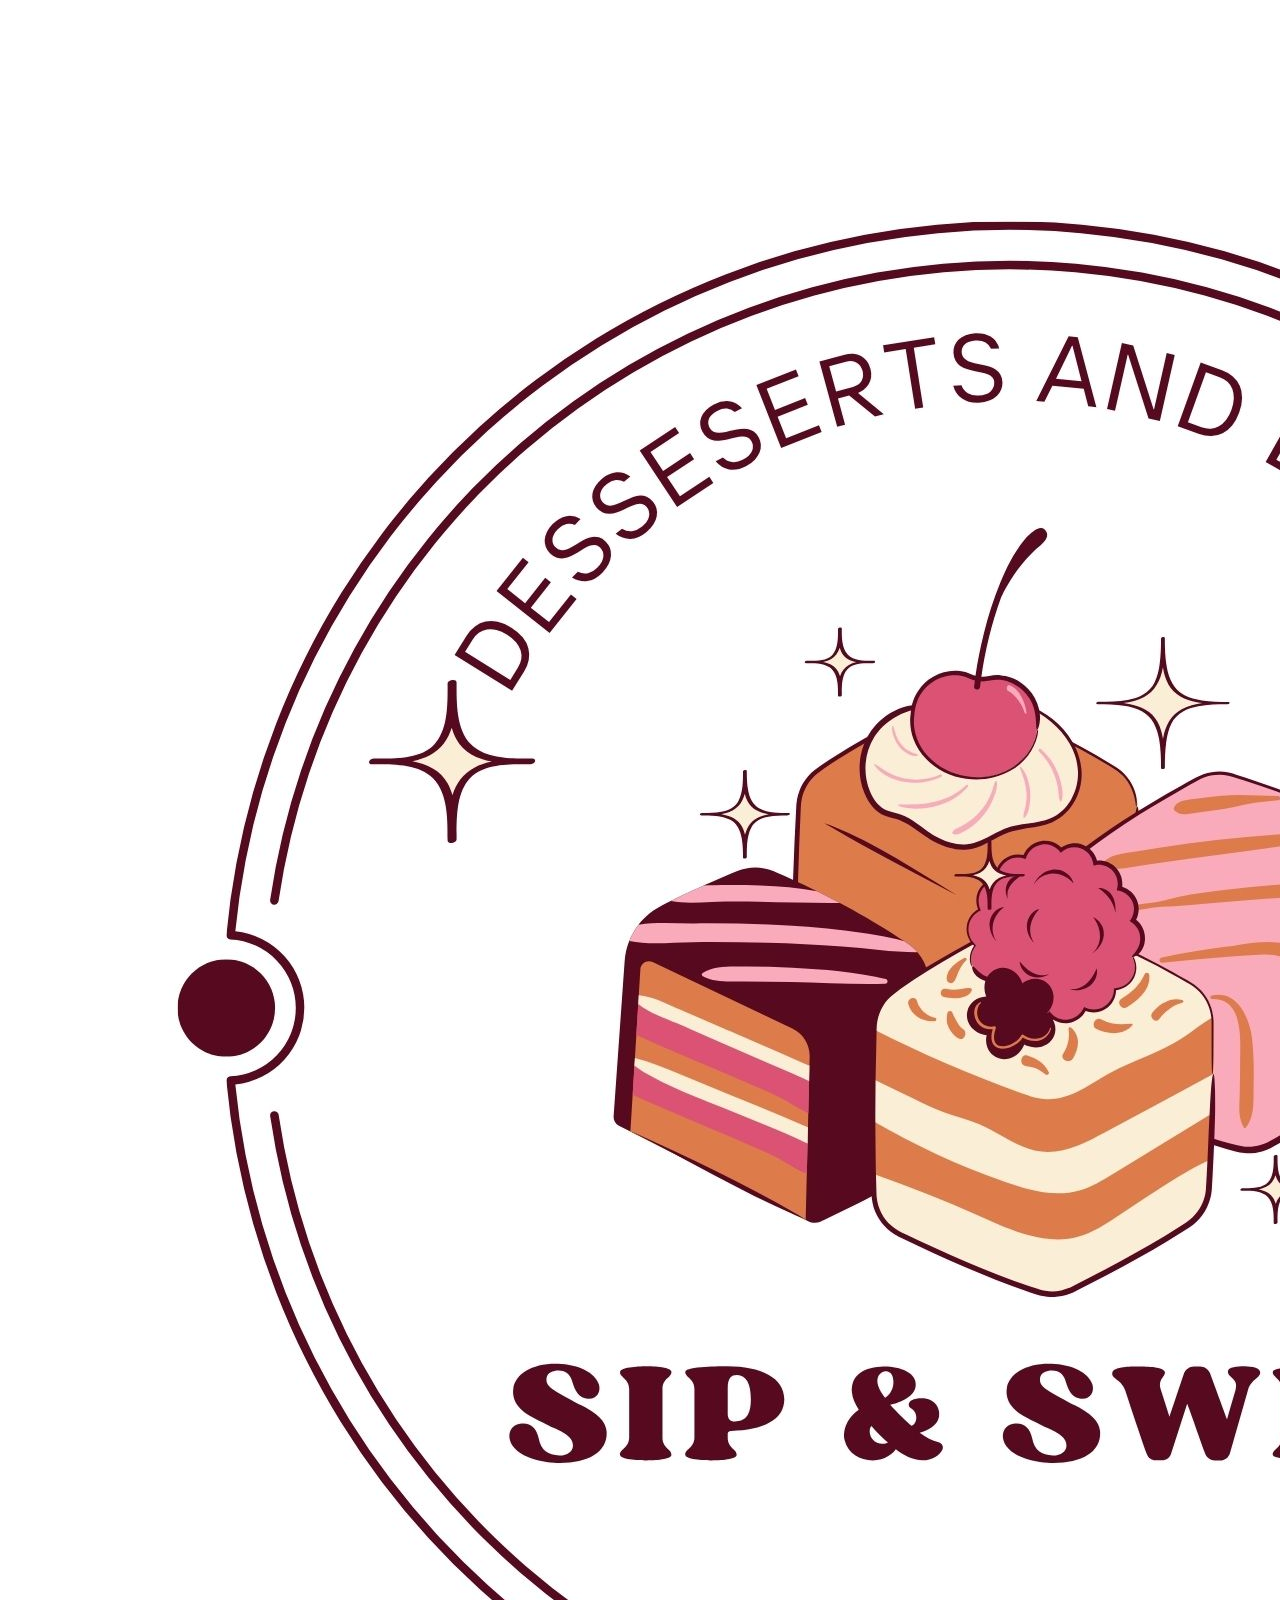
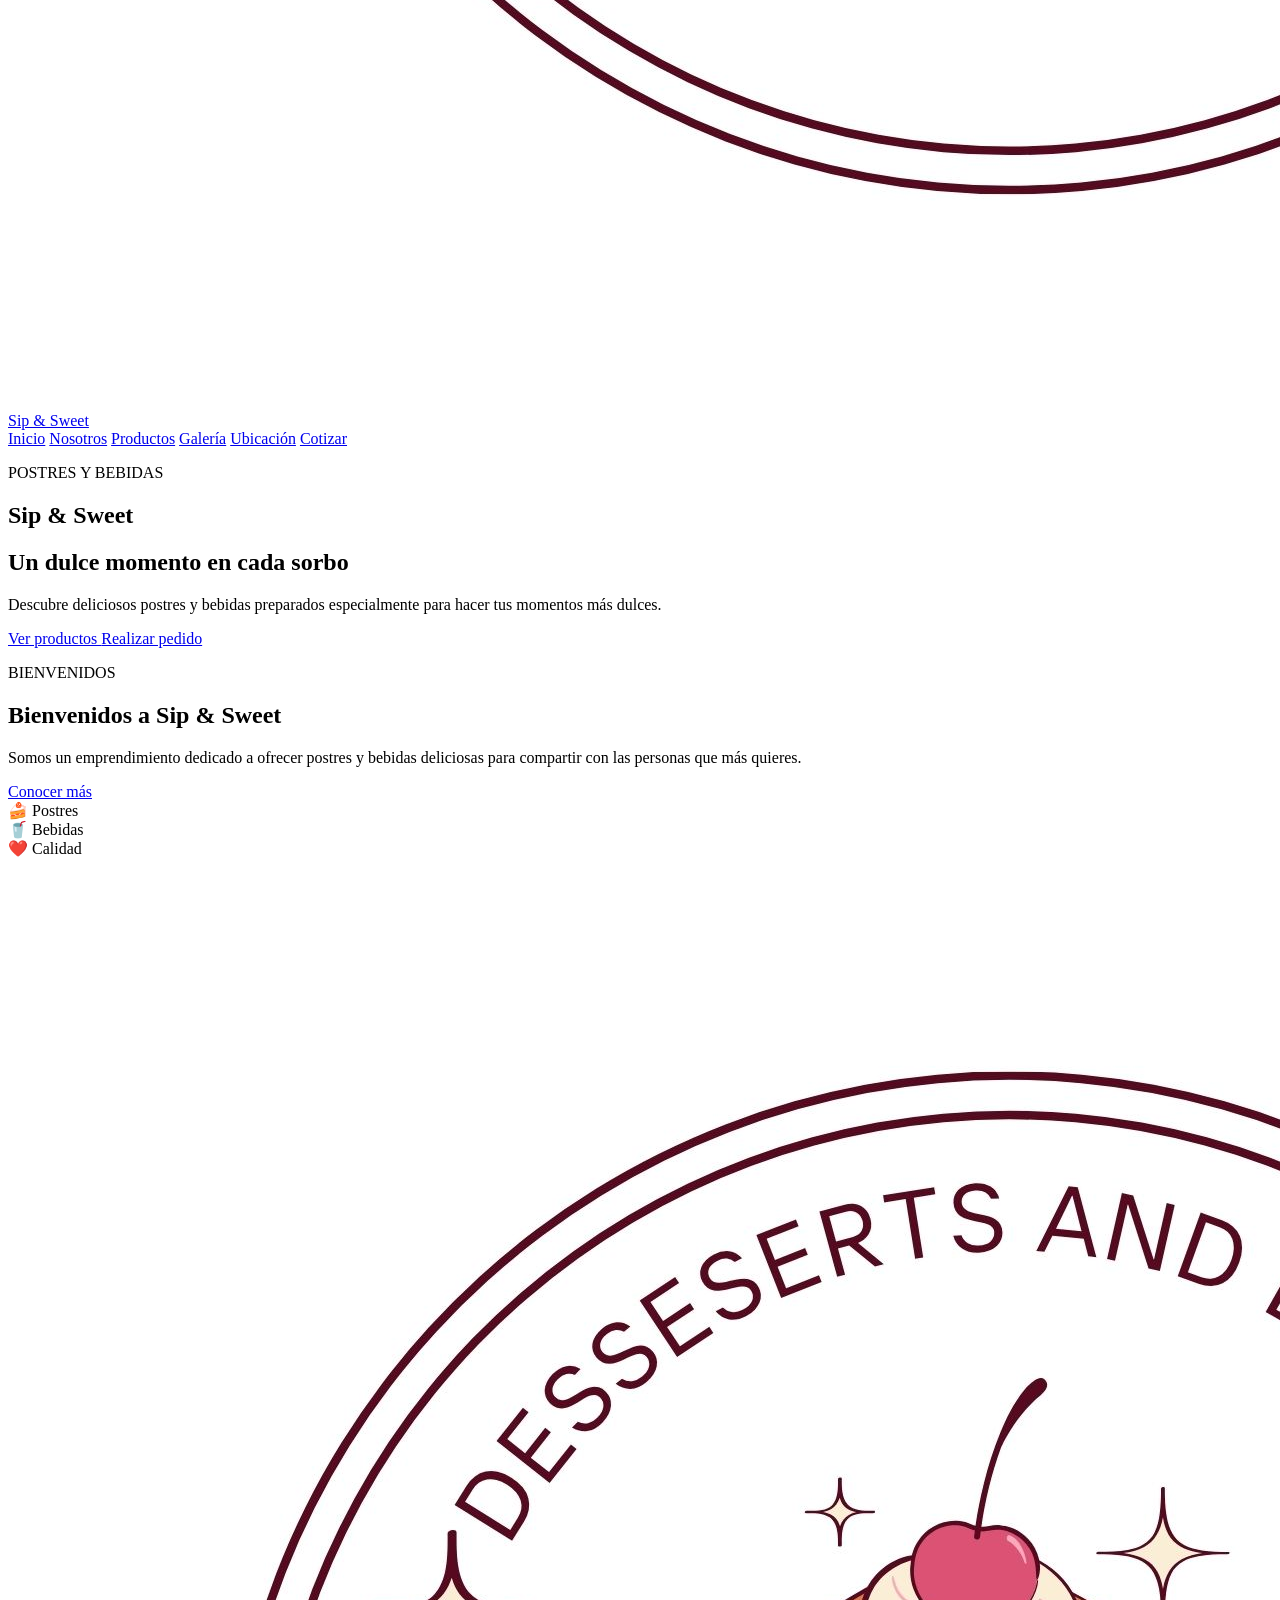
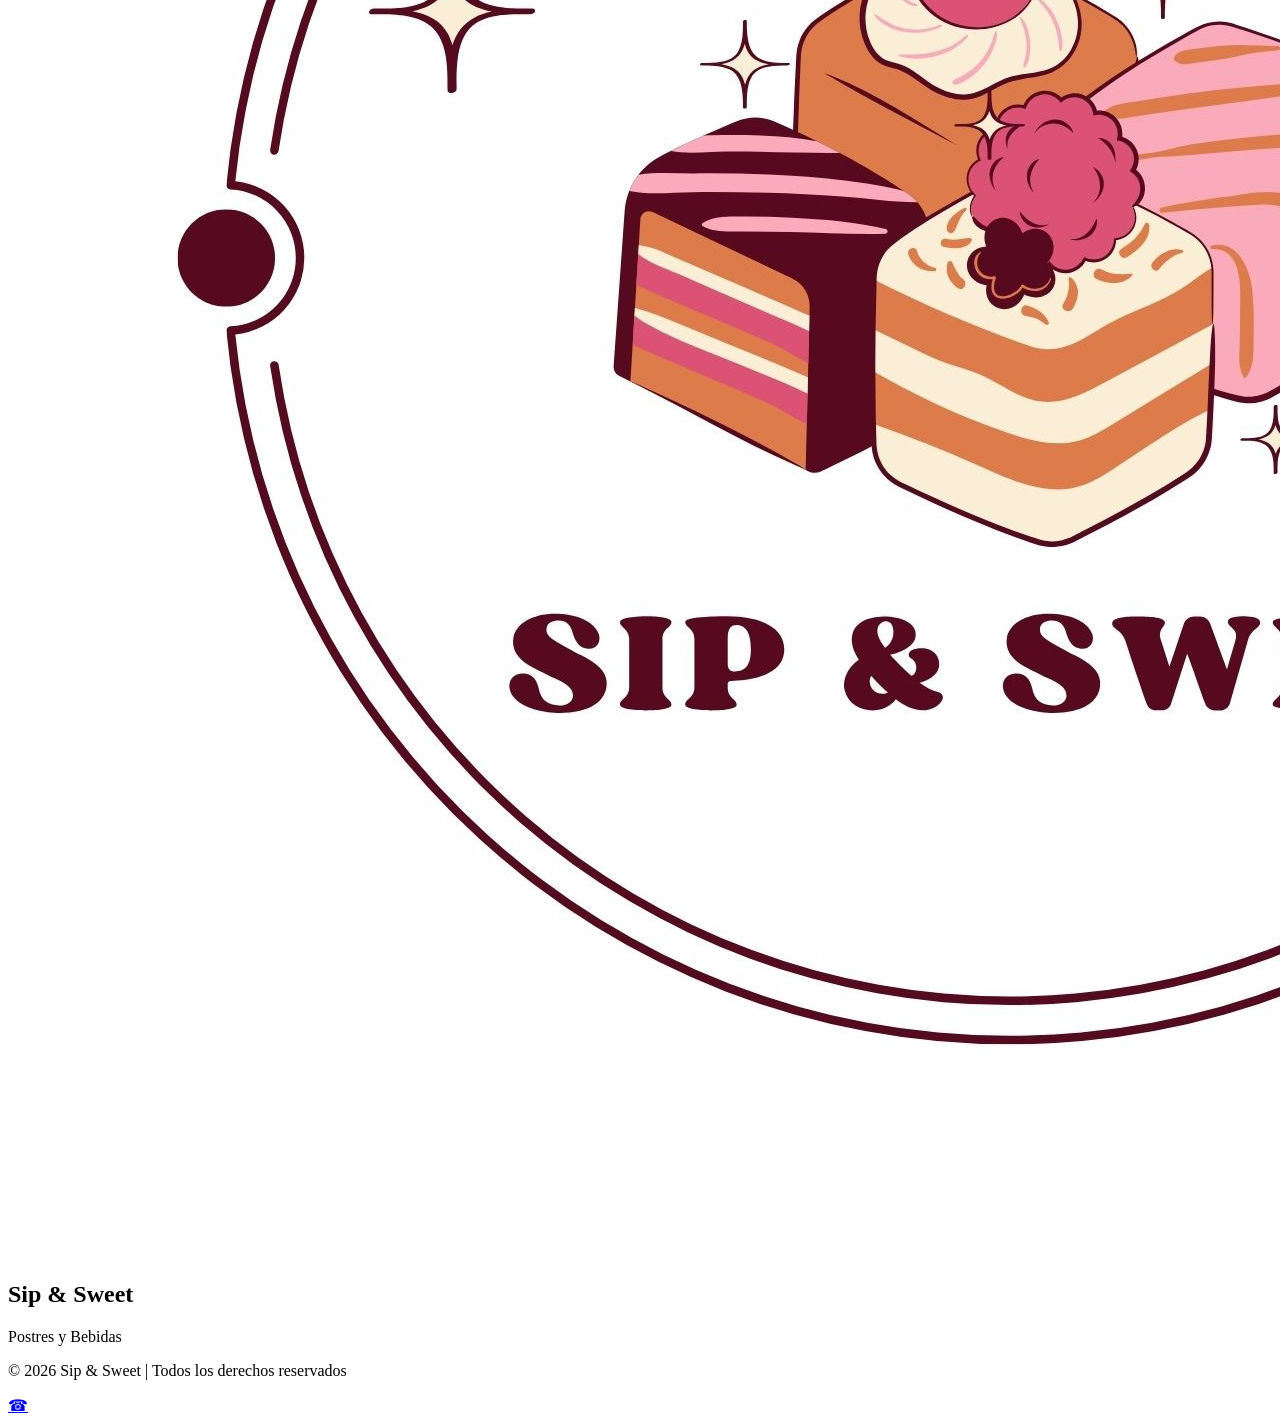
==== index.html @ d172256a "Trabajo" ====
<!DOCTYPE html>
<html lang="es">
<head>
    <meta charset="UTF-8">
    <meta name="viewport" content="width=device-width, initial-scale=1.0">
    <title>Sip & Sweet | Inicio</title>
    <link rel="stylesheet" href="style.css">
</head>

<body>
    <header class="header">
        <a href="index.html" class="logo-area">
            <img src="SIP & SWEET.jpg.jpeg" alt="Logo Sip & Sweet">
            <span>Sip & Sweet</span>
        </a>

        <nav class="menu">
            <a href="Inicio.html" class="activo">Inicio</a>
            <a href="nosotros.html">Nosotros</a>
            <a href="productos.html">Productos</a>
            <a href="galeria.html">Galería</a>
            <a href="ubicacion.html">Ubicación</a>
            <a href="cotizar.html">Cotizar</a>
        </nav>
    </header>

    <main>
        <section class="hero">
            <div class="hero-contenido">
                <p class="etiqueta">
                    POSTRES Y BEBIDAS
                </p>

                <h1>
                    Sip & Sweet
                </h1>

                <h2>
                    Un dulce momento en cada sorbo
                </h2>

                <p>
                    Descubre deliciosos postres y bebidas preparados
                    especialmente para hacer tus momentos más dulces.
                </p>

                <div class="botones">
                    <a href="productos.html" class="btn">
                        Ver productos
                    </a>
                    <a href="cotizar.html" class="btn btn-secundario">
                        Realizar pedido
                    </a>
                </div>
            </div>
        </section>

        <section class="bienvenida">
            <div>
                <p class="etiqueta">
                    BIENVENIDOS
                </p>
                <h2>
                    Bienvenidos a Sip & Sweet
                </h2>
                <p>
                    Somos un emprendimiento dedicado a ofrecer
                    postres y bebidas deliciosas para compartir
                    con las personas que más quieres.
                </p>
                <a href="nosotros.html" class="btn">
                    Conocer más
                </a>
            </div>

            <div class="bienvenida-iconos">
                <div>
                    🍰
                    <span>Postres</span>
                </div>

                <div>
                    🥤
                    <span>Bebidas</span>
                </div>

                <div>
                    ❤️
                    <span>Calidad</span>
                </div>

            </div>
        </section>
    </main>

    <footer>
        <div class="footer-logo">
            <img src="SIP & SWEET.jpg.jpeg" alt="Logo Sip & Sweet">
            <h2>
                Sip & Sweet
            </h2>
        </div>

        <p>
            Postres y Bebidas
        </p>

        <p>
            © 2026 Sip & Sweet | Todos los derechos reservados
        </p>

    </footer>

    <a href="https://wa.me/50239715109?text=Hola%20Sip%20%26%20Sweet%2C%20quiero%20información."
    target="_blank"
    class="whatsapp" aria-label="WhatsApp">
        ☎
    </a>

</body>
</html>
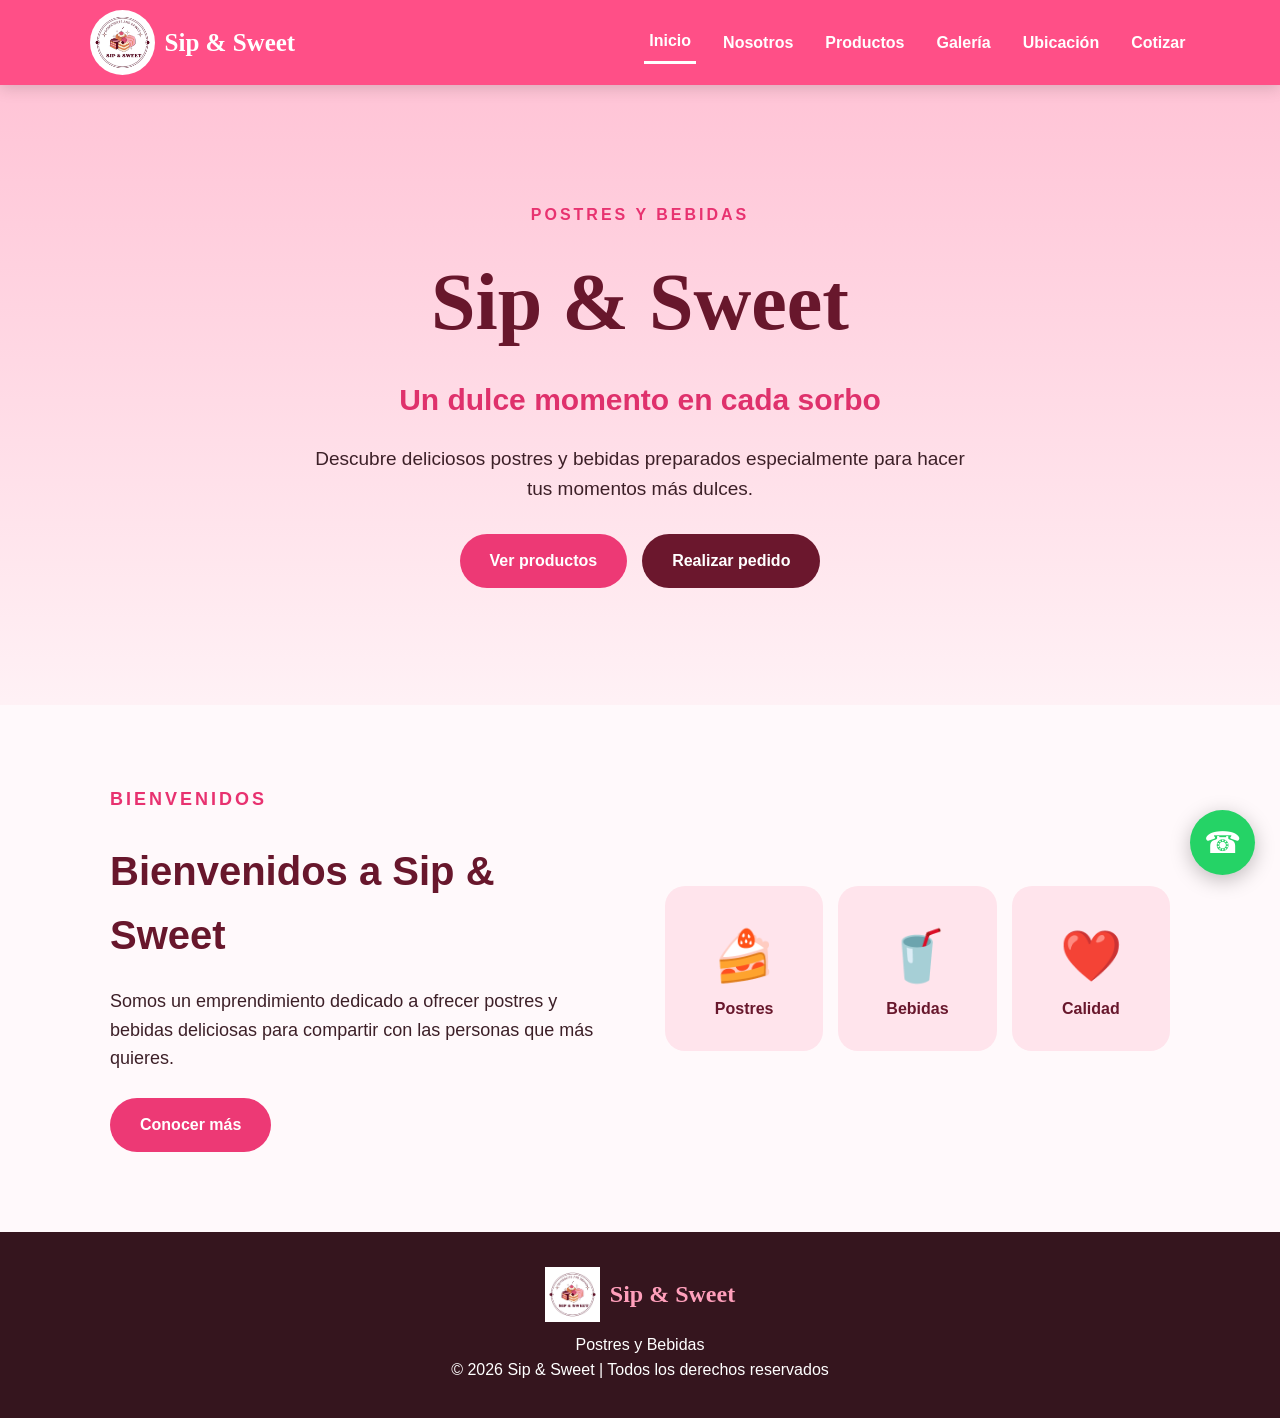
==== commit 653c6815: "Fix stylesheet link case sensitivity style" ====
--- a/index.html
+++ b/index.html
@@ -4,7 +4,7 @@
     <meta charset="UTF-8">
     <meta name="viewport" content="width=device-width, initial-scale=1.0">
     <title>Sip & Sweet | Inicio</title>
-    <link rel="stylesheet" href="style.css">
+    <link rel="stylesheet" href="Style.css">
 </head>
 
 <body>
@@ -118,4 +118,4 @@
     </a>
 
 </body>
-</html>+</html>
--- a/Style.css
+++ b/Style.css
@@ -0,0 +1,1147 @@
+/* ========================================
+   CONFIGURACIÓN GENERAL
+======================================== */
+
+* {
+    margin: 0;
+    padding: 0;
+    box-sizing: border-box;
+}
+
+
+html {
+    scroll-behavior: smooth;
+}
+
+
+body {
+    font-family: Arial, Helvetica, sans-serif;
+
+    background: #fff9fb;
+
+    color: #3d2028;
+
+    line-height: 1.6;
+}
+
+
+a {
+    text-decoration: none;
+}
+
+
+
+/* ========================================
+   HEADER
+======================================== */
+
+.header {
+
+    width: 100%;
+
+    min-height: 85px;
+
+    background: #ff4f87;
+
+    display: flex;
+
+    align-items: center;
+
+    justify-content: space-between;
+
+    padding: 10px 7%;
+
+    position: sticky;
+
+    top: 0;
+
+    z-index: 1000;
+
+    box-shadow: 0 3px 15px rgba(0, 0, 0, .15);
+}
+
+
+
+/* LOGO */
+
+.logo-area {
+
+    display: flex;
+
+    align-items: center;
+
+    gap: 10px;
+
+    color: white;
+
+    font-size: 25px;
+
+    font-weight: bold;
+
+    font-family: cursive;
+}
+
+
+.logo-area img {
+
+    width: 65px;
+
+    height: 65px;
+
+    object-fit: contain;
+
+    border-radius: 50%;
+}
+
+
+
+/* ========================================
+   MENÚ
+======================================== */
+
+.menu {
+
+    display: flex;
+
+    align-items: center;
+
+    justify-content: center;
+
+    gap: 22px;
+
+    flex-wrap: wrap;
+}
+
+
+.menu a {
+
+    color: white;
+
+    font-weight: bold;
+
+    transition: .3s;
+
+    padding: 7px 5px;
+}
+
+
+.menu a:hover {
+
+    color: #ffe1eb;
+
+    transform: translateY(-2px);
+}
+
+
+.menu a.activo {
+
+    border-bottom: 3px solid white;
+
+}
+
+
+
+/* ========================================
+   INICIO
+======================================== */
+
+.hero {
+
+    min-height: 620px;
+
+    display: flex;
+
+    align-items: center;
+
+    justify-content: center;
+
+    text-align: center;
+
+    padding: 60px 20px;
+
+    background:
+
+        linear-gradient(rgba(255, 190, 210, .90),
+            rgba(255, 241, 245, .96));
+}
+
+
+.hero-contenido {
+
+    max-width: 850px;
+}
+
+
+.etiqueta {
+
+    color: #e83270;
+
+    font-weight: bold;
+
+    letter-spacing: 3px;
+
+    margin-bottom: 10px;
+}
+
+
+.hero h1 {
+
+    font-family: cursive;
+
+    font-size: 80px;
+
+    color: #68172c;
+
+    margin-bottom: 10px;
+}
+
+
+.hero h2 {
+
+    color: #df316c;
+
+    font-size: 30px;
+
+    margin-bottom: 20px;
+}
+
+
+.hero p:not(.etiqueta) {
+
+    font-size: 19px;
+
+    max-width: 650px;
+
+    margin: 0 auto 30px;
+}
+
+
+
+/* ========================================
+   BOTONES
+======================================== */
+
+.botones {
+
+    display: flex;
+
+    justify-content: center;
+
+    align-items: center;
+
+    gap: 15px;
+
+    flex-wrap: wrap;
+}
+
+
+.btn {
+
+    display: inline-block;
+
+    background: #ed3975;
+
+    color: white;
+
+    padding: 14px 30px;
+
+    border-radius: 30px;
+
+    font-weight: bold;
+
+    transition: .3s;
+}
+
+
+.btn:hover {
+
+    background: #b81d50;
+
+    transform: scale(1.05);
+}
+
+
+.btn-secundario {
+
+    background: #6b172d;
+}
+
+
+.btn-secundario:hover {
+
+    background: #45101d;
+}
+
+
+.btn.pequeño {
+
+    padding: 10px 20px;
+
+    margin-top: 15px;
+}
+
+
+
+/* ========================================
+   BIENVENIDA
+======================================== */
+
+.bienvenida {
+
+    max-width: 1100px;
+
+    margin: auto;
+
+    padding: 80px 20px;
+
+    display: grid;
+
+    grid-template-columns: 1fr 1fr;
+
+    gap: 50px;
+
+    align-items: center;
+}
+
+
+.bienvenida h2 {
+
+    font-size: 40px;
+
+    color: #68172c;
+
+    margin-bottom: 20px;
+}
+
+
+.bienvenida p {
+
+    margin-bottom: 25px;
+
+    font-size: 18px;
+}
+
+
+.bienvenida-iconos {
+
+    display: grid;
+
+    grid-template-columns: repeat(3, 1fr);
+
+    gap: 15px;
+}
+
+
+.bienvenida-iconos div {
+
+    background: #ffe4ec;
+
+    border-radius: 20px;
+
+    padding: 30px 10px;
+
+    text-align: center;
+
+    font-size: 50px;
+}
+
+
+.bienvenida-iconos span {
+
+    display: block;
+
+    font-size: 16px;
+
+    font-weight: bold;
+
+    color: #68172c;
+}
+
+
+
+/* ========================================
+   TÍTULO DE PÁGINAS
+======================================== */
+
+.pagina-titulo {
+
+    text-align: center;
+
+    padding: 90px 20px;
+
+    background: #ffe4ec;
+}
+
+
+.pagina-titulo h1 {
+
+    font-family: cursive;
+
+    font-size: 55px;
+
+    color: #68172c;
+
+    margin-bottom: 10px;
+}
+
+
+.pagina-titulo p:last-child {
+
+    font-size: 18px;
+}
+
+
+
+/* ========================================
+   SECCIONES
+======================================== */
+
+.seccion {
+
+    padding: 80px 7%;
+
+    text-align: center;
+}
+
+
+.gris {
+
+    background: #fff0f4;
+}
+
+
+
+/* ========================================
+   NOSOTROS
+======================================== */
+
+.contenido {
+
+    max-width: 1100px;
+
+    margin: auto;
+
+    padding: 80px 20px;
+
+    display: grid;
+
+    grid-template-columns: 1fr 1fr;
+
+    gap: 50px;
+
+    align-items: center;
+}
+
+
+.texto-grande {
+
+    text-align: left;
+}
+
+
+.texto-grande h2 {
+
+    color: #68172c;
+
+    font-size: 35px;
+
+    margin-bottom: 20px;
+}
+
+
+.texto-grande p {
+
+    margin-bottom: 20px;
+
+    font-size: 17px;
+}
+
+
+.tarjeta-info {
+
+    background: white;
+
+    padding: 40px;
+
+    border-radius: 20px;
+
+    box-shadow: 0 5px 20px rgba(0, 0, 0, .08);
+
+    text-align: center;
+}
+
+
+.tarjeta-info h2 {
+
+    color: #ed3975;
+
+    margin-bottom: 15px;
+}
+
+
+
+/* ========================================
+   TARJETAS
+======================================== */
+
+.tarjetas {
+
+    max-width: 1100px;
+
+    margin: 40px auto 0;
+
+    display: grid;
+
+    grid-template-columns: repeat(3, 1fr);
+
+    gap: 25px;
+}
+
+
+.tarjeta {
+
+    background: white;
+
+    padding: 35px 25px;
+
+    border-radius: 20px;
+
+    box-shadow: 0 5px 20px rgba(0, 0, 0, .08);
+
+    transition: .3s;
+}
+
+
+.tarjeta:hover {
+
+    transform: translateY(-8px);
+}
+
+
+.tarjeta h3 {
+
+    color: #ed3975;
+
+    margin: 10px 0;
+}
+
+
+.emoji {
+
+    font-size: 50px;
+}
+
+
+
+/* ========================================
+   PRODUCTOS
+======================================== */
+
+.productos {
+
+    max-width: 1100px;
+
+    margin: auto;
+
+    display: grid;
+
+    grid-template-columns: repeat(3, 1fr);
+
+    gap: 25px;
+}
+
+
+.producto {
+
+    background: white;
+
+    padding: 40px 25px;
+
+    border-radius: 20px;
+
+    box-shadow: 0 5px 20px rgba(0, 0, 0, .08);
+
+    transition: .3s;
+}
+
+
+.producto:hover {
+
+    transform: translateY(-10px);
+}
+
+
+.producto-icono {
+
+    font-size: 65px;
+
+    margin-bottom: 15px;
+}
+
+
+.producto h2 {
+
+    color: #68172c;
+
+    margin-bottom: 10px;
+}
+
+
+
+/* ========================================
+   GALERÍA
+======================================== */
+
+.galeria {
+
+    max-width: 1100px;
+
+    margin: auto;
+
+    display: grid;
+
+    grid-template-columns: repeat(2, 1fr);
+
+    gap: 30px;
+}
+
+
+.foto {
+
+    background: white;
+
+    border-radius: 20px;
+
+    overflow: hidden;
+
+    box-shadow: 0 5px 20px rgba(0, 0, 0, .10);
+
+    transition: .3s;
+}
+
+
+.foto:hover {
+
+    transform: translateY(-8px);
+}
+
+
+.foto img {
+
+    width: 100%;
+
+    height: 350px;
+
+    object-fit: cover;
+
+    display: block;
+}
+
+
+.foto-info {
+
+    padding: 20px;
+}
+
+
+.foto-info h2 {
+
+    color: #68172c;
+
+    margin-bottom: 5px;
+}
+
+
+
+/* ========================================
+   UBICACIÓN
+======================================== */
+
+.ubicacion-contenido {
+
+    max-width: 1100px;
+
+    margin: auto;
+
+    display: grid;
+
+    grid-template-columns: .8fr 1.5fr;
+
+    gap: 40px;
+
+    align-items: center;
+}
+
+
+.ubicacion-info {
+
+    text-align: left;
+}
+
+
+.ubicacion-info h2 {
+
+    color: #68172c;
+
+    margin-bottom: 20px;
+
+    font-size: 30px;
+}
+
+
+.ubicacion-info p {
+
+    margin-bottom: 15px;
+}
+
+
+.datos {
+
+    margin-top: 25px;
+
+    padding: 20px;
+
+    background: #ffe4ec;
+
+    border-radius: 15px;
+}
+
+
+.mapa {
+
+    width: 100%;
+
+    overflow: hidden;
+
+    border-radius: 20px;
+
+    box-shadow: 0 5px 20px rgba(0, 0, 0, .15);
+}
+
+
+.mapa iframe {
+
+    display: block;
+
+    width: 100%;
+}
+
+
+
+/* ========================================
+   FORMULARIO
+======================================== */
+
+.formulario {
+
+    max-width: 850px;
+
+    margin: auto;
+
+    background: white;
+
+    border-radius: 20px;
+
+    overflow: hidden;
+
+    box-shadow: 0 5px 20px rgba(0, 0, 0, .10);
+}
+
+
+.formulario iframe {
+
+    width: 100%;
+
+    min-height: 700px;
+
+    border: none;
+}
+
+
+
+/* ========================================
+   CONTACTO
+======================================== */
+
+.contacto {
+
+    padding: 80px 20px;
+
+    text-align: center;
+
+    color: white;
+
+    background: #68172c;
+}
+
+
+.contacto h2 {
+
+    font-size: 35px;
+
+    margin-bottom: 15px;
+}
+
+
+.contacto p {
+
+    margin-bottom: 25px;
+}
+
+
+.btn-whatsapp {
+
+    display: inline-block;
+
+    background: #25D366;
+
+    color: white;
+
+    padding: 15px 30px;
+
+    border-radius: 30px;
+
+    font-weight: bold;
+
+    transition: .3s;
+}
+
+
+.btn-whatsapp:hover {
+
+    background: #159447;
+
+    transform: scale(1.05);
+}
+
+
+
+/* ========================================
+   FOOTER
+======================================== */
+
+footer {
+
+    background: #35151e;
+
+    color: white;
+
+    text-align: center;
+
+    padding: 35px 20px;
+}
+
+
+.footer-logo {
+
+    display: flex;
+
+    justify-content: center;
+
+    align-items: center;
+
+    gap: 10px;
+
+    margin-bottom: 10px;
+}
+
+
+.footer-logo img {
+
+    width: 55px;
+
+    height: 55px;
+
+    object-fit: contain;
+}
+
+
+.footer-logo h2 {
+
+    color: #ff9fbb;
+
+    font-family: cursive;
+}
+
+
+
+/* ========================================
+   WHATSAPP FLOTANTE
+======================================== */
+
+.whatsapp {
+
+    position: fixed;
+
+    right: 25px;
+
+    bottom: 25px;
+
+    width: 65px;
+
+    height: 65px;
+
+    background: #25D366;
+
+    color: white;
+
+    border-radius: 50%;
+
+    display: flex;
+
+    justify-content: center;
+
+    align-items: center;
+
+    font-size: 30px;
+
+    box-shadow: 0 5px 20px rgba(0, 0, 0, .25);
+
+    z-index: 2000;
+
+    transition: .3s;
+}
+
+
+.whatsapp:hover {
+
+    transform: scale(1.12);
+}
+
+
+
+/* ========================================
+   RESPONSIVO - TABLET
+======================================== */
+
+@media screen and (max-width: 900px) {
+
+    .header {
+
+        flex-direction: column;
+
+        gap: 12px;
+
+        padding: 15px;
+    }
+
+
+    .menu {
+
+        gap: 12px;
+    }
+
+
+    .hero h1 {
+
+        font-size: 65px;
+    }
+
+
+    .bienvenida {
+
+        grid-template-columns: 1fr;
+    }
+
+
+    .productos {
+
+        grid-template-columns: repeat(2, 1fr);
+    }
+
+
+    .tarjetas {
+
+        grid-template-columns: repeat(2, 1fr);
+    }
+
+
+    .ubicacion-contenido {
+
+        grid-template-columns: 1fr;
+    }
+
+}
+
+
+
+/* ========================================
+   RESPONSIVO - CELULAR
+======================================== */
+
+@media screen and (max-width: 600px) {
+
+    .header {
+
+        position: relative;
+
+        padding: 15px 10px;
+    }
+
+
+    .logo-area {
+
+        font-size: 22px;
+    }
+
+
+    .logo-area img {
+
+        width: 55px;
+
+        height: 55px;
+    }
+
+
+    .menu {
+
+        flex-direction: column;
+
+        width: 100%;
+
+        gap: 3px;
+    }
+
+
+    .menu a {
+
+        width: 100%;
+
+        text-align: center;
+
+        padding: 6px;
+    }
+
+
+    .hero {
+
+        min-height: 520px;
+
+        padding: 40px 20px;
+    }
+
+
+    .hero h1 {
+
+        font-size: 50px;
+    }
+
+
+    .hero h2 {
+
+        font-size: 23px;
+    }
+
+
+    .hero p:not(.etiqueta) {
+
+        font-size: 16px;
+    }
+
+
+    .pagina-titulo {
+
+        padding: 60px 20px;
+    }
+
+
+    .pagina-titulo h1 {
+
+        font-size: 42px;
+    }
+
+
+    .seccion {
+
+        padding: 55px 5%;
+    }
+
+
+    .bienvenida {
+
+        padding: 55px 20px;
+    }
+
+
+    .bienvenida h2 {
+
+        font-size: 30px;
+    }
+
+
+    .bienvenida-iconos {
+
+        grid-template-columns: 1fr;
+    }
+
+
+    .contenido {
+
+        grid-template-columns: 1fr;
+
+        padding: 55px 20px;
+    }
+
+
+    .tarjetas {
+
+        grid-template-columns: 1fr;
+    }
+
+
+    .productos {
+
+        grid-template-columns: 1fr;
+    }
+
+
+    .galeria {
+
+        grid-template-columns: 1fr;
+    }
+
+
+    .foto img {
+
+        height: 280px;
+    }
+
+
+    .ubicacion-contenido {
+
+        grid-template-columns: 1fr;
+    }
+
+
+    .mapa iframe {
+
+        height: 300px;
+    }
+
+
+    .formulario iframe {
+
+        min-height: 650px;
+    }
+
+
+    .contacto h2 {
+
+        font-size: 28px;
+    }
+
+
+    .whatsapp {
+
+        width: 55px;
+
+        height: 55px;
+
+        right: 15px;
+
+        bottom: 15px;
+
+        font-size: 25px;
+    }
+
+}
